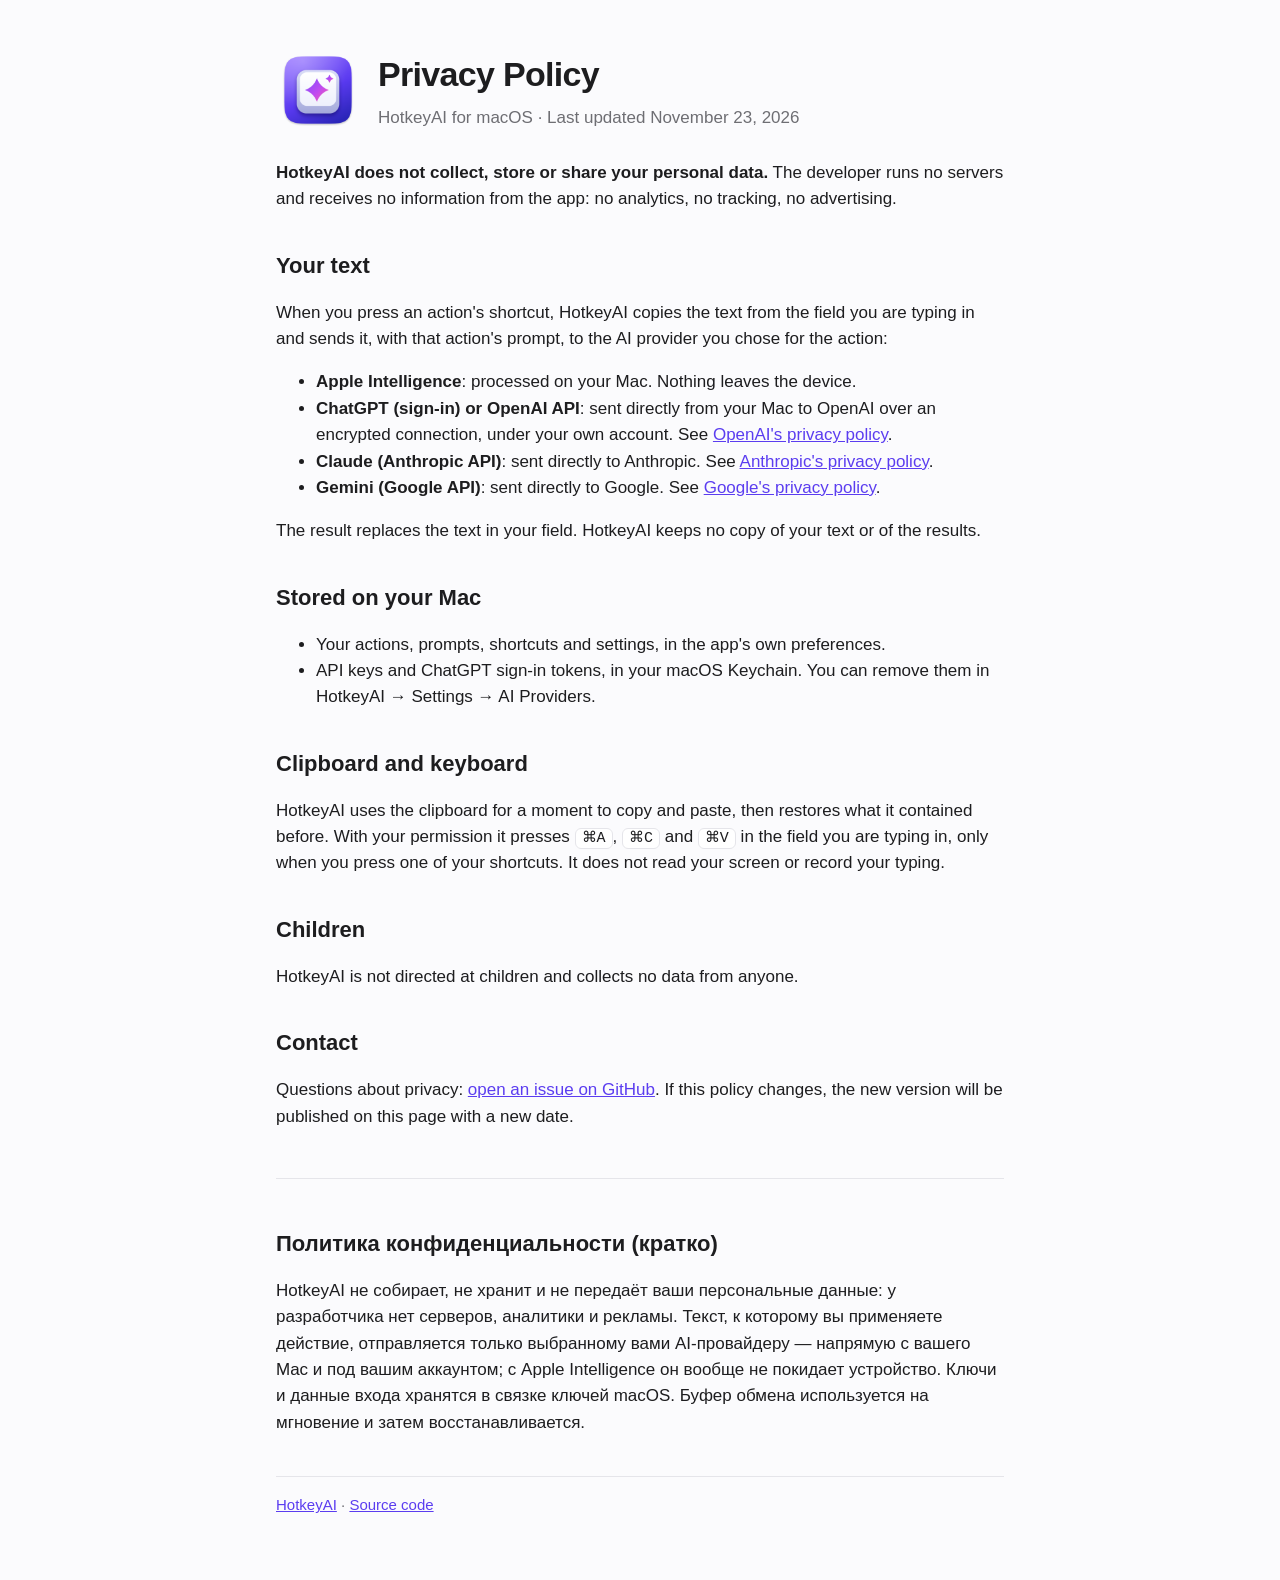
==== docs/privacy.html @ 0c3cebc9 "HotkeyAI 1.0: macOS menu bar app that rewrites text with one shortcut Successor of ChatGPTHotkey for" ====
<!doctype html>
<html lang="en">
<head>
<meta charset="utf-8">
<meta name="viewport" content="width=device-width, initial-scale=1">
<title>HotkeyAI Privacy Policy</title>
<link rel="icon" href="icon.png">
<link rel="stylesheet" href="style.css">
</head>
<body>
<main>
<header>
  <img src="icon.png" alt="">
  <div><h1>Privacy Policy</h1><p class="lead">HotkeyAI for macOS · Last updated November 23, 2026</p></div>
</header>

<p><strong>HotkeyAI does not collect, store or share your personal data.</strong> The developer runs no servers and receives no information from the app: no analytics, no tracking, no advertising.</p>

<h2>Your text</h2>
<p>When you press an action's shortcut, HotkeyAI copies the text from the field you are typing in and sends it, with that action's prompt, to the AI provider you chose for the action:</p>
<ul>
  <li><strong>Apple Intelligence</strong>: processed on your Mac. Nothing leaves the device.</li>
  <li><strong>ChatGPT (sign-in) or OpenAI API</strong>: sent directly from your Mac to OpenAI over an encrypted connection, under your own account. See <a href="https://openai.com/policies/privacy-policy/">OpenAI's privacy policy</a>.</li>
  <li><strong>Claude (Anthropic API)</strong>: sent directly to Anthropic. See <a href="https://www.anthropic.com/legal/privacy">Anthropic's privacy policy</a>.</li>
  <li><strong>Gemini (Google API)</strong>: sent directly to Google. See <a href="https://policies.google.com/privacy">Google's privacy policy</a>.</li>
</ul>
<p>The result replaces the text in your field. HotkeyAI keeps no copy of your text or of the results.</p>

<h2>Stored on your Mac</h2>
<ul>
  <li>Your actions, prompts, shortcuts and settings, in the app's own preferences.</li>
  <li>API keys and ChatGPT sign-in tokens, in your macOS Keychain. You can remove them in HotkeyAI → Settings → AI Providers.</li>
</ul>

<h2>Clipboard and keyboard</h2>
<p>HotkeyAI uses the clipboard for a moment to copy and paste, then restores what it contained before. With your permission it presses <kbd>⌘A</kbd>, <kbd>⌘C</kbd> and <kbd>⌘V</kbd> in the field you are typing in, only when you press one of your shortcuts. It does not read your screen or record your typing.</p>

<h2>Children</h2>
<p>HotkeyAI is not directed at children and collects no data from anyone.</p>

<h2>Contact</h2>
<p>Questions about privacy: <a href="https://github.com/nauroman/HotkeyAI/issues">open an issue on GitHub</a>. If this policy changes, the new version will be published on this page with a new date.</p>

<hr>

<h2 lang="ru">Политика конфиденциальности (кратко)</h2>
<p lang="ru">HotkeyAI не собирает, не хранит и не передаёт ваши персональные данные: у разработчика нет серверов, аналитики и рекламы. Текст, к которому вы применяете действие, отправляется только выбранному вами AI-провайдеру — напрямую с вашего Mac и под вашим аккаунтом; с Apple Intelligence он вообще не покидает устройство. Ключи и данные входа хранятся в связке ключей macOS. Буфер обмена используется на мгновение и затем восстанавливается.</p>

<nav><a href="index.html">HotkeyAI</a> · <a href="https://github.com/nauroman/HotkeyAI">Source code</a></nav>
</main>
</body>
</html>
---- docs/style.css ----
:root { --bg: #fbfbfd; --fg: #1d1d1f; --muted: #6e6e73; --accent: #5b3df0; --card: #ffffff; --line: #e5e5ea; }
@media (prefers-color-scheme: dark) { :root { --bg: #161618; --fg: #f5f5f7; --muted: #a1a1a6; --accent: #9d86ff; --card: #1f1f22; --line: #333338; } }
* { box-sizing: border-box; }
body { margin: 0; background: var(--bg); color: var(--fg); font: 17px/1.55 -apple-system, BlinkMacSystemFont, "Helvetica Neue", sans-serif; }
main { max-width: 760px; margin: 0 auto; padding: 48px 16px 64px; }
header { display: flex; align-items: center; gap: 18px; margin-bottom: 28px; }
header img { width: 84px; height: 84px; }
h1 { font-size: 34px; margin: 0; letter-spacing: -0.02em; }
h2 { font-size: 22px; margin: 36px 0 8px; }
p.lead { color: var(--muted); margin: 4px 0 0; }
a { color: var(--accent); }
kbd { font: 15px ui-monospace, SFMono-Regular, Menlo, monospace; background: var(--card); border: 1px solid var(--line); border-radius: 6px; padding: 1px 6px; }
.card { background: var(--card); border: 1px solid var(--line); border-radius: 14px; padding: 4px 20px; margin: 12px 0; }
nav { margin-top: 40px; padding-top: 16px; border-top: 1px solid var(--line); color: var(--muted); font-size: 15px; }
hr { border: 0; border-top: 1px solid var(--line); margin: 48px 0; }
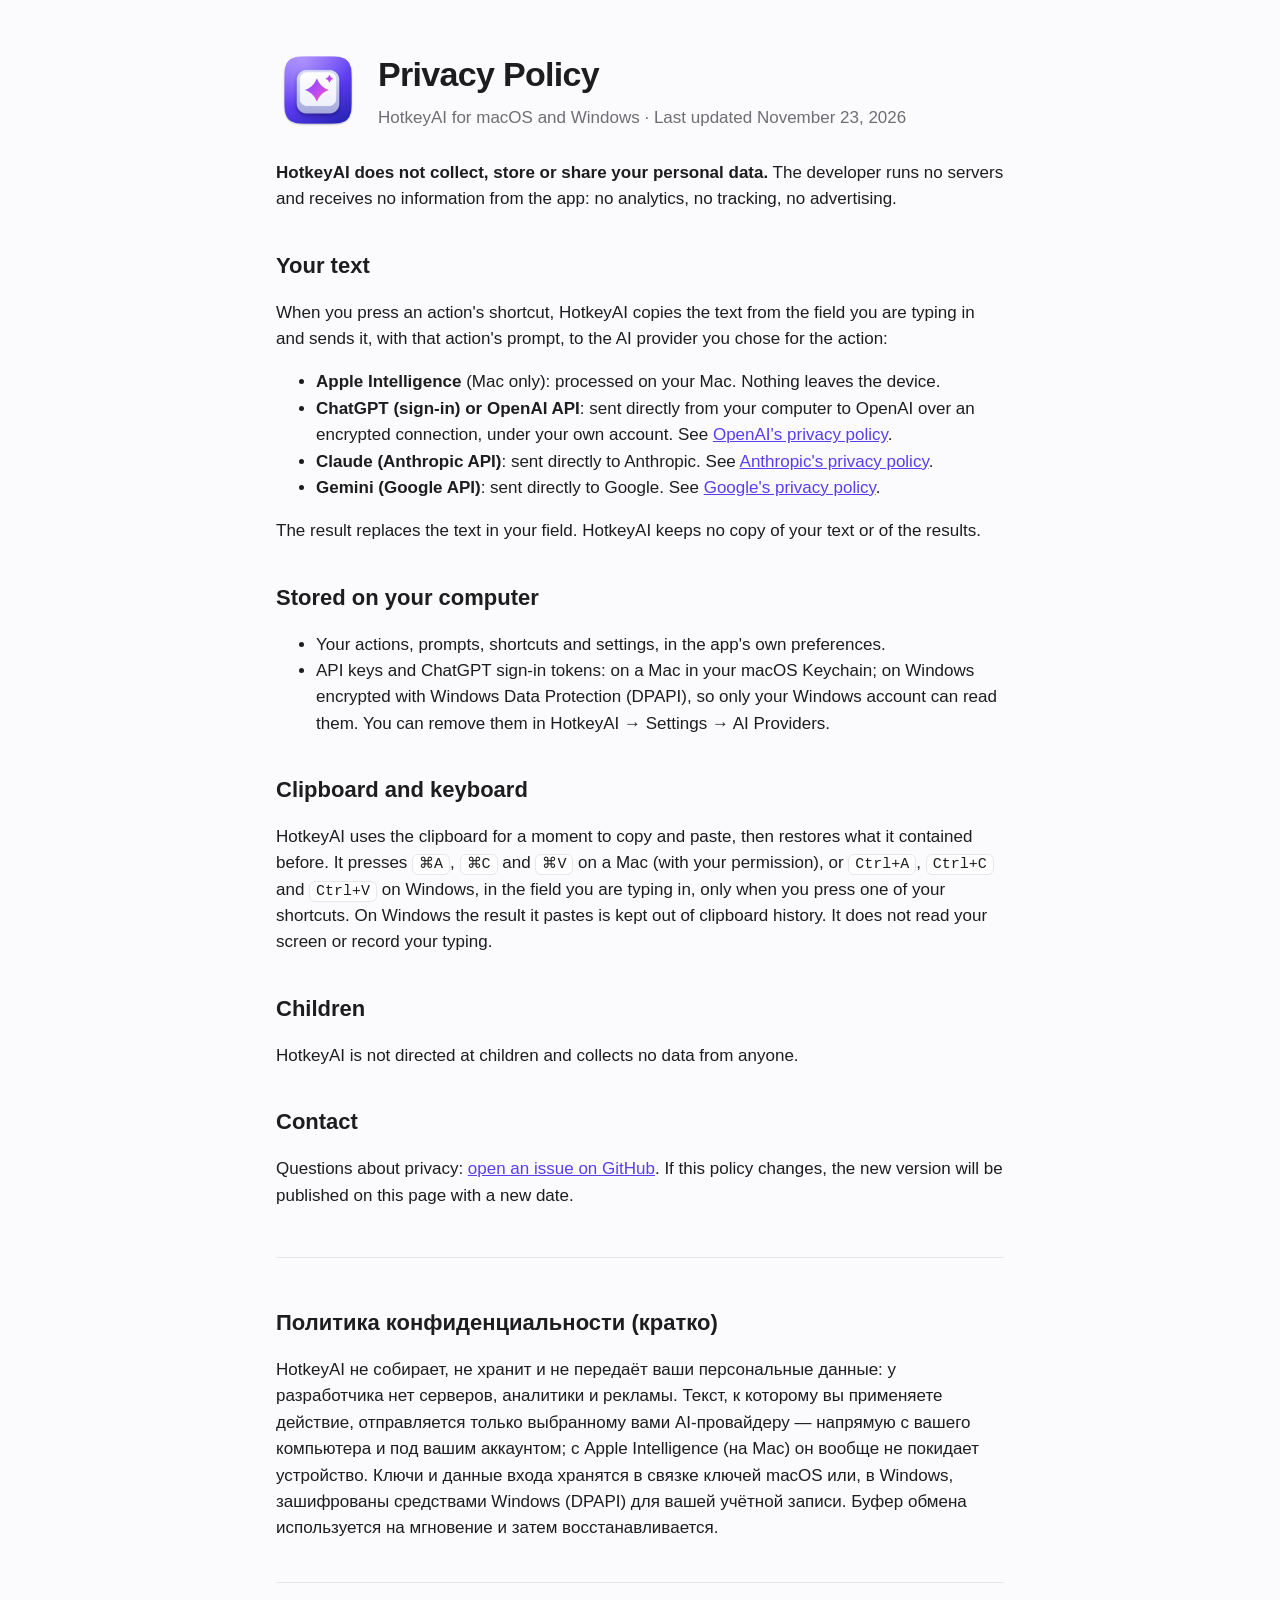
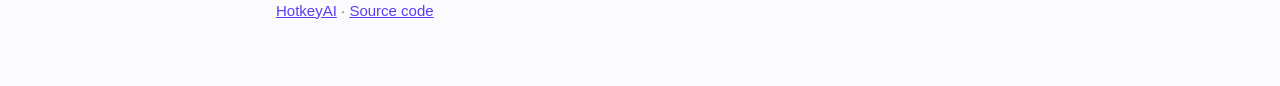
==== commit eb9f31d3: "HotkeyAI for Windows: tray app with Win+Alt+E, MSIX for the Microsoft Store Port of the macOS app to" ====
--- a/docs/privacy.html
+++ b/docs/privacy.html
@@ -11,7 +11,7 @@
 <main>
 <header>
   <img src="icon.png" alt="">
-  <div><h1>Privacy Policy</h1><p class="lead">HotkeyAI for macOS · Last updated November 23, 2026</p></div>
+  <div><h1>Privacy Policy</h1><p class="lead">HotkeyAI for macOS and Windows · Last updated November 23, 2026</p></div>
 </header>
 
 <p><strong>HotkeyAI does not collect, store or share your personal data.</strong> The developer runs no servers and receives no information from the app: no analytics, no tracking, no advertising.</p>
@@ -19,21 +19,21 @@
 <h2>Your text</h2>
 <p>When you press an action's shortcut, HotkeyAI copies the text from the field you are typing in and sends it, with that action's prompt, to the AI provider you chose for the action:</p>
 <ul>
-  <li><strong>Apple Intelligence</strong>: processed on your Mac. Nothing leaves the device.</li>
-  <li><strong>ChatGPT (sign-in) or OpenAI API</strong>: sent directly from your Mac to OpenAI over an encrypted connection, under your own account. See <a href="https://openai.com/policies/privacy-policy/">OpenAI's privacy policy</a>.</li>
+  <li><strong>Apple Intelligence</strong> (Mac only): processed on your Mac. Nothing leaves the device.</li>
+  <li><strong>ChatGPT (sign-in) or OpenAI API</strong>: sent directly from your computer to OpenAI over an encrypted connection, under your own account. See <a href="https://openai.com/policies/privacy-policy/">OpenAI's privacy policy</a>.</li>
   <li><strong>Claude (Anthropic API)</strong>: sent directly to Anthropic. See <a href="https://www.anthropic.com/legal/privacy">Anthropic's privacy policy</a>.</li>
   <li><strong>Gemini (Google API)</strong>: sent directly to Google. See <a href="https://policies.google.com/privacy">Google's privacy policy</a>.</li>
 </ul>
 <p>The result replaces the text in your field. HotkeyAI keeps no copy of your text or of the results.</p>
 
-<h2>Stored on your Mac</h2>
+<h2>Stored on your computer</h2>
 <ul>
   <li>Your actions, prompts, shortcuts and settings, in the app's own preferences.</li>
-  <li>API keys and ChatGPT sign-in tokens, in your macOS Keychain. You can remove them in HotkeyAI → Settings → AI Providers.</li>
+  <li>API keys and ChatGPT sign-in tokens: on a Mac in your macOS Keychain; on Windows encrypted with Windows Data Protection (DPAPI), so only your Windows account can read them. You can remove them in HotkeyAI → Settings → AI Providers.</li>
 </ul>
 
 <h2>Clipboard and keyboard</h2>
-<p>HotkeyAI uses the clipboard for a moment to copy and paste, then restores what it contained before. With your permission it presses <kbd>⌘A</kbd>, <kbd>⌘C</kbd> and <kbd>⌘V</kbd> in the field you are typing in, only when you press one of your shortcuts. It does not read your screen or record your typing.</p>
+<p>HotkeyAI uses the clipboard for a moment to copy and paste, then restores what it contained before. It presses <kbd>⌘A</kbd>, <kbd>⌘C</kbd> and <kbd>⌘V</kbd> on a Mac (with your permission), or <kbd>Ctrl+A</kbd>, <kbd>Ctrl+C</kbd> and <kbd>Ctrl+V</kbd> on Windows, in the field you are typing in, only when you press one of your shortcuts. On Windows the result it pastes is kept out of clipboard history. It does not read your screen or record your typing.</p>
 
 <h2>Children</h2>
 <p>HotkeyAI is not directed at children and collects no data from anyone.</p>
@@ -44,7 +44,7 @@
 <hr>
 
 <h2 lang="ru">Политика конфиденциальности (кратко)</h2>
-<p lang="ru">HotkeyAI не собирает, не хранит и не передаёт ваши персональные данные: у разработчика нет серверов, аналитики и рекламы. Текст, к которому вы применяете действие, отправляется только выбранному вами AI-провайдеру — напрямую с вашего Mac и под вашим аккаунтом; с Apple Intelligence он вообще не покидает устройство. Ключи и данные входа хранятся в связке ключей macOS. Буфер обмена используется на мгновение и затем восстанавливается.</p>
+<p lang="ru">HotkeyAI не собирает, не хранит и не передаёт ваши персональные данные: у разработчика нет серверов, аналитики и рекламы. Текст, к которому вы применяете действие, отправляется только выбранному вами AI-провайдеру — напрямую с вашего компьютера и под вашим аккаунтом; с Apple Intelligence (на Mac) он вообще не покидает устройство. Ключи и данные входа хранятся в связке ключей macOS или, в Windows, зашифрованы средствами Windows (DPAPI) для вашей учётной записи. Буфер обмена используется на мгновение и затем восстанавливается.</p>
 
 <nav><a href="index.html">HotkeyAI</a> · <a href="https://github.com/nauroman/HotkeyAI">Source code</a></nav>
 </main>
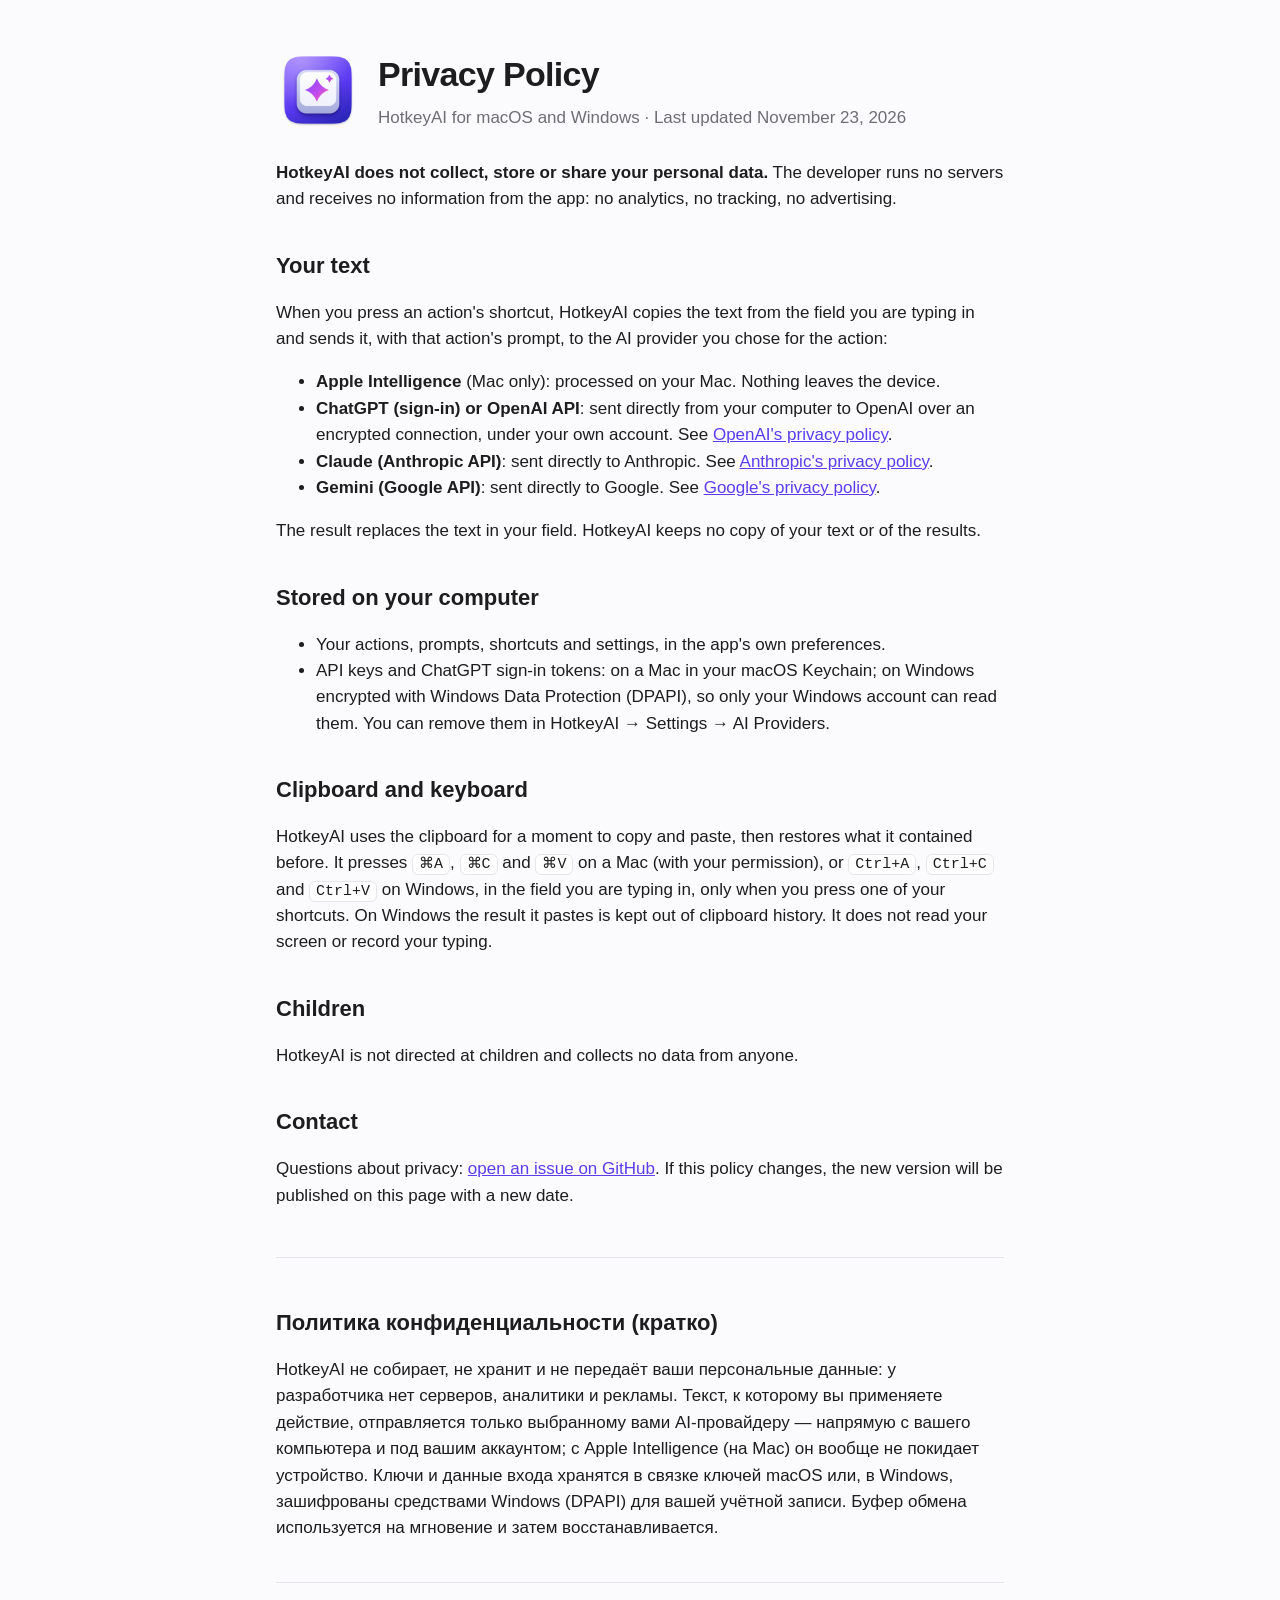
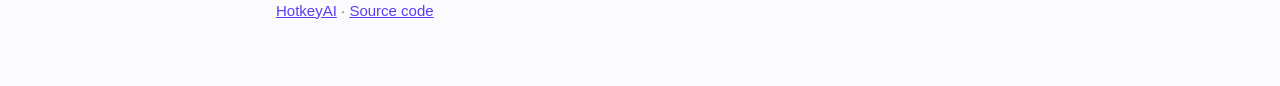
==== commit d4920f61: "Stores first, direct downloads as the backup; WebP images - Install buttons follow the visitor's com" ====
--- a/docs/privacy.html
+++ b/docs/privacy.html
@@ -4,13 +4,13 @@
 <meta charset="utf-8">
 <meta name="viewport" content="width=device-width, initial-scale=1">
 <title>HotkeyAI Privacy Policy</title>
-<link rel="icon" href="icon.png">
+<link rel="icon" type="image/webp" href="icon.webp">
 <link rel="stylesheet" href="style.css">
 </head>
 <body>
 <main>
 <header>
-  <img src="icon.png" alt="">
+  <img src="icon.webp" alt="">
   <div><h1>Privacy Policy</h1><p class="lead">HotkeyAI for macOS and Windows · Last updated November 23, 2026</p></div>
 </header>
 
